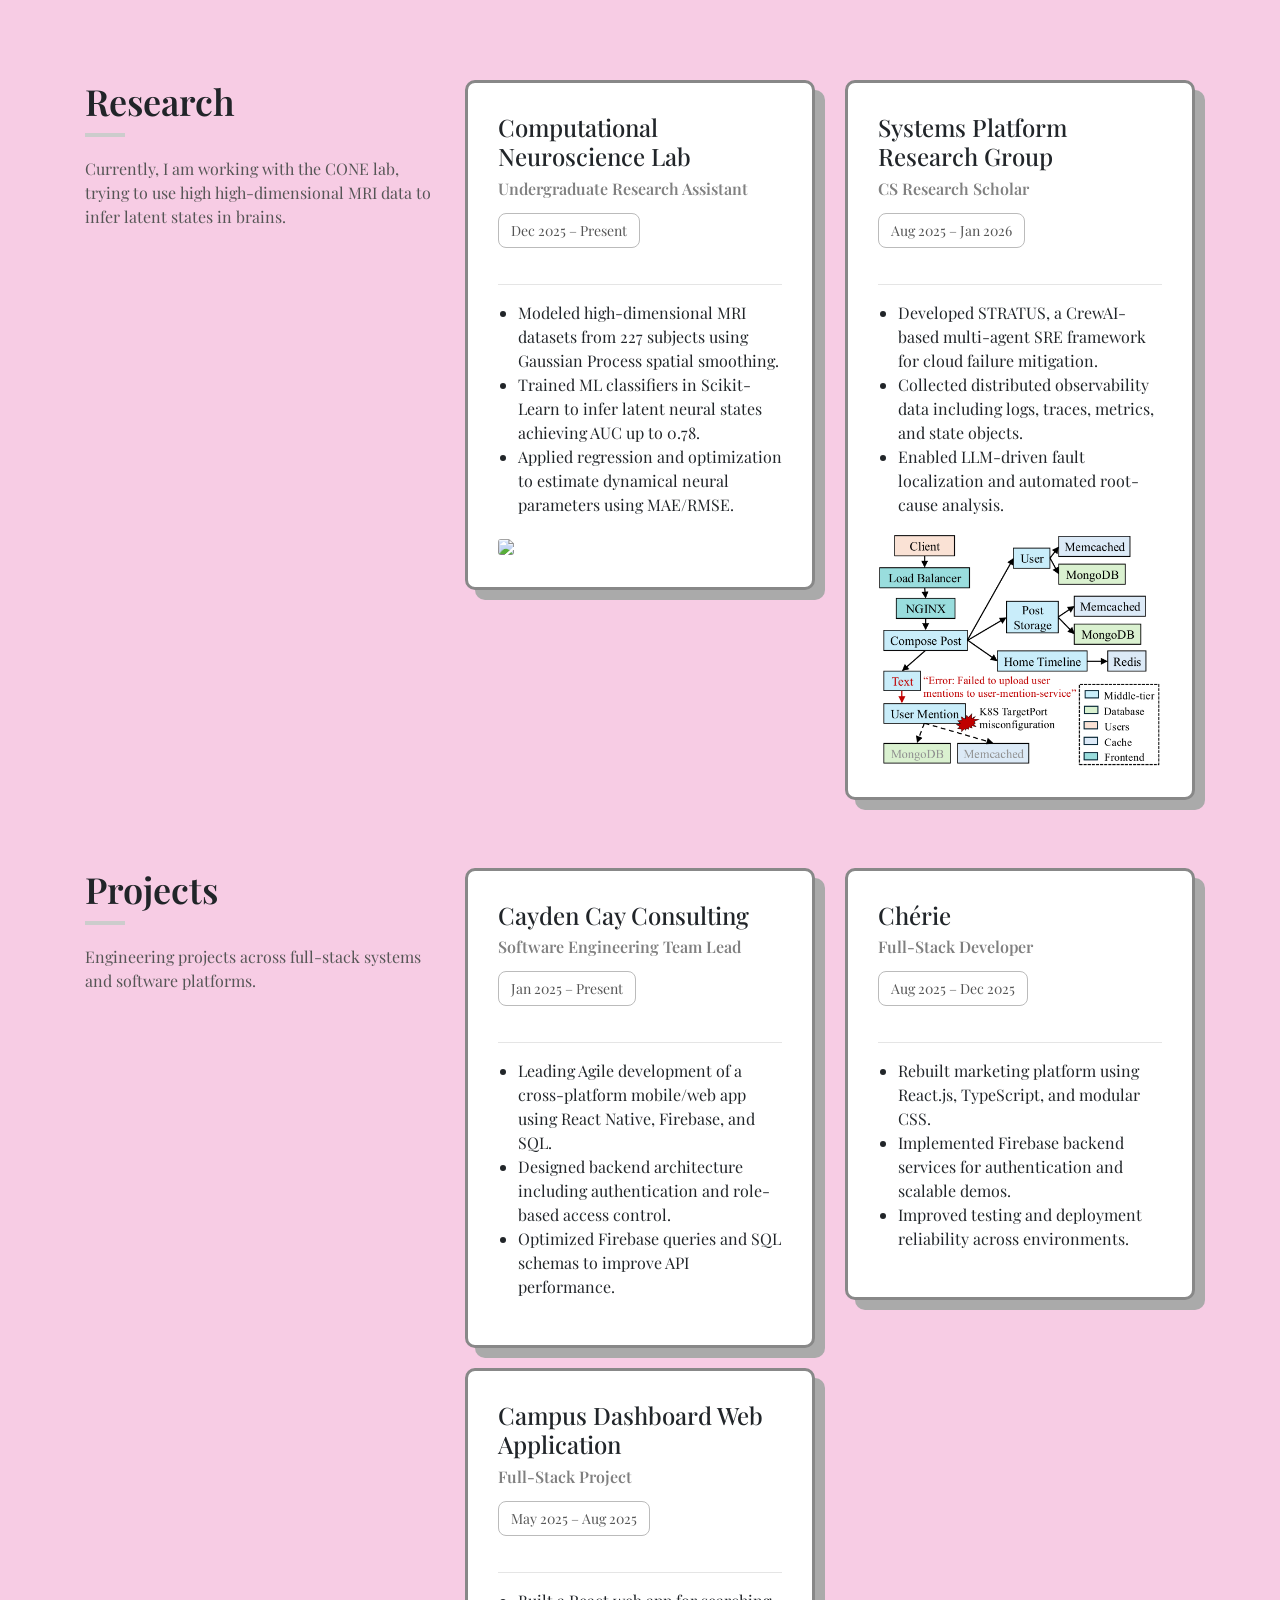
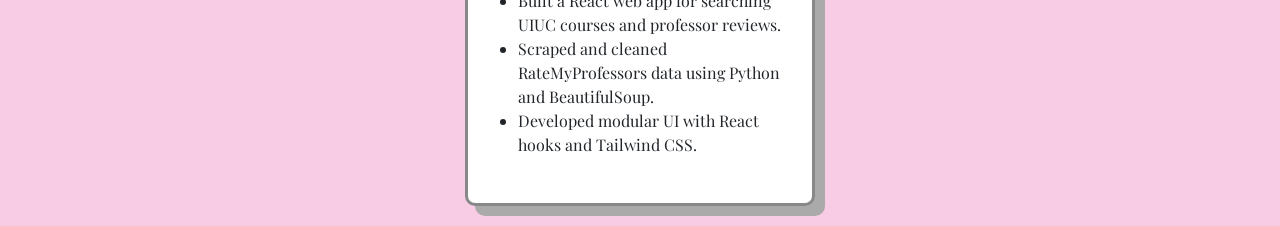
==== projects.html @ 9b62a76a "Developed frontend and projects page" ====
<!DOCTYPE html>
<html lang="en">

<head>
<meta charset="UTF-8">
<meta name="viewport" content="width=device-width, initial-scale=1, shrink-to-fit=no">

<link href="https://fonts.googleapis.com/css2?family=Playfair+Display:wght@400;600&display=swap" rel="stylesheet">

<link rel="stylesheet"
href="https://cdn.jsdelivr.net/npm/bootstrap@4.4.1/dist/css/bootstrap.min.css">

<link rel="stylesheet" href="style.css">

<title>Research and Projects</title>
</head>

<body>

<div class="container experience-section">

<!-- ================= RESEARCH SECTION ================= -->

<div class="row mb-5">

<div class="col-md-4">

<h2 class="section-title">Research</h2>
<div class="title-underline"></div>

<p class="section-description">
Currently, I am working with the CONE lab, trying to use high high-dimensional MRI data to infer latent states in brains.
</p>

</div>

<div class="col-md-8">

<div class="row">

<!-- Research Card 1 -->
<div class="col-md-6">

<div class="experience-card highlight-card">

<h4>Computational Neuroscience Lab</h4>
<h6 class="company">Undergraduate Research Assistant</h6>

<span class="date-badge">Dec 2025 – Present</span>

<hr>

<ul>
<li>Modeled high-dimensional MRI datasets from 227 subjects using Gaussian Process spatial smoothing.</li>

<li>Trained ML classifiers in Scikit-Learn to infer latent neural states achieving AUC up to 0.78.</li>

<li>Applied regression and optimization to estimate dynamical neural parameters using MAE/RMSE.</li>
</ul>
<img src="dynamics_fig.png" class = "card-img">
</div>

</div>

<!-- Research Card 2 -->
<div class="col-md-6">

<div class="experience-card highlight-card">

<h4>Systems Platform Research Group</h4>
<h6 class="company">CS Research Scholar</h6>

<span class="date-badge">Aug 2025 – Jan 2026</span>

<hr>

<ul>

<li>Developed STRATUS, a CrewAI-based multi-agent SRE framework for cloud failure mitigation.</li>

<li>Collected distributed observability data including logs, traces, metrics, and state objects.</li>

<li>Enabled LLM-driven fault localization and automated root-cause analysis.</li>

</ul>
<img src = "6-5.png.webp" class = "card-img"/>
</div>

</div>

</div>

</div>

</div>


<!-- ================= PROJECTS SECTION ================= -->

<div class="row">

<div class="col-md-4">

<h2 class="section-title">Projects</h2>
<div class="title-underline"></div>

<p class="section-description">
Engineering projects across full-stack systems and software platforms.
</p>

</div>

<div class="col-md-8">

<div class="row">

<!-- Project 1 -->
<div class="col-md-6">

<div class="experience-card highlight-card">

<h4>Cayden Cay Consulting</h4>
<h6 class="company">Software Engineering Team Lead</h6>

<span class="date-badge">Jan 2025 – Present</span>

<hr>

<ul>

<li>Leading Agile development of a cross-platform mobile/web app using React Native, Firebase, and SQL.</li>

<li>Designed backend architecture including authentication and role-based access control.</li>

<li>Optimized Firebase queries and SQL schemas to improve API performance.</li>

</ul>

</div>

</div>

<!-- Project 2 -->
<div class="col-md-6">

<div class="experience-card highlight-card">

<h4>Chérie</h4>
<h6 class="company">Full-Stack Developer</h6>

<span class="date-badge">Aug 2025 – Dec 2025</span>

<hr>

<ul>

<li>Rebuilt marketing platform using React.js, TypeScript, and modular CSS.</li>

<li>Implemented Firebase backend services for authentication and scalable demos.</li>

<li>Improved testing and deployment reliability across environments.</li>

</ul>

</div>

</div>

<!-- Project 3 -->
<div class="col-md-6">

<div class="experience-card highlight-card">

<h4>Campus Dashboard Web Application</h4>
<h6 class="company">Full-Stack Project</h6>

<span class="date-badge">May 2025 – Aug 2025</span>

<hr>

<ul>

<li>Built a React web app for searching UIUC courses and professor reviews.</li>

<li>Scraped and cleaned RateMyProfessors data using Python and BeautifulSoup.</li>

<li>Developed modular UI with React hooks and Tailwind CSS.</li>

</ul>

</div>

</div>

</div>

</div>

</div>

</div>

</body>
</html>
---- style.css ----
.circle_image {
  width: 500px;
  height: 500px;
  border-radius: 100%;
  object-fit: cover;
}
.experience-section {
  margin-top: 80px;
}

/* left title section */

.section-title {
  font-size: 36px;
  font-weight: 600;
}

.title-underline {
  width: 40px;
  height: 4px;
  background-color: #ccc;
  margin: 10px 0 20px 0;
}

.section-description {
  color: #555;
}

/* cards */
.card-image{
  width: 100%;
  height: auto;
  border-radius: 8px;
  margin-top: 15px;
  border: 1px solid #ddd;
}
.experience-card {
  background: white;
  border: 2px solid #ddd;
  padding: 30px;
  border-radius: 10px;
  margin-bottom: 20px;
  box-shadow: 0px 5px 15px rgba(0,0,0,0.05);
}

.highlight-card {
  border: 3px solid #888;
  box-shadow: 10px 10px 0px #aaa;
}

.company {
  color: gray;
  font-weight: 600;
  margin-bottom: 15px;
}

.date-badge {
  display: inline-block;
  border: 1px solid #bbb;
  padding: 6px 12px;
  border-radius: 8px;
  font-size: 14px;
  color: #555;
  margin-bottom: 20px;
}

ul {
  padding-left: 20px;
}
.portfolio-button {
  display: block;
  border: 2px solid black;
  padding: 20px;
  text-align: center;
  font-weight: bold;
  color: black;
  text-decoration: none;
  transition: 0.3s;
}
.jumbotron h1{
  font-size: 64px;
}
.portfolio-button:hover {
  background-color: black;
  color: white;
  text-decoration: none;
}

body {
  background-color: #f7cce4;
  font-family: 'Playfair Display', serif;
  
}
h1 {
  font-weight: 600;
  margin-top: 10px;
}

.lead {
  color: #444;
}
.jumbotron {
  padding-top: 60px;
  padding-bottom: 40px;
  border-radius: 25px;
  width: 70%;
  margin: 60px auto;
  box-shadow: 0px 8px 20px rgba(0,0,0,0.1);
  padding-top: 60px;
  padding-bottom: 40px;
  background-color: #D2FFC4;
}
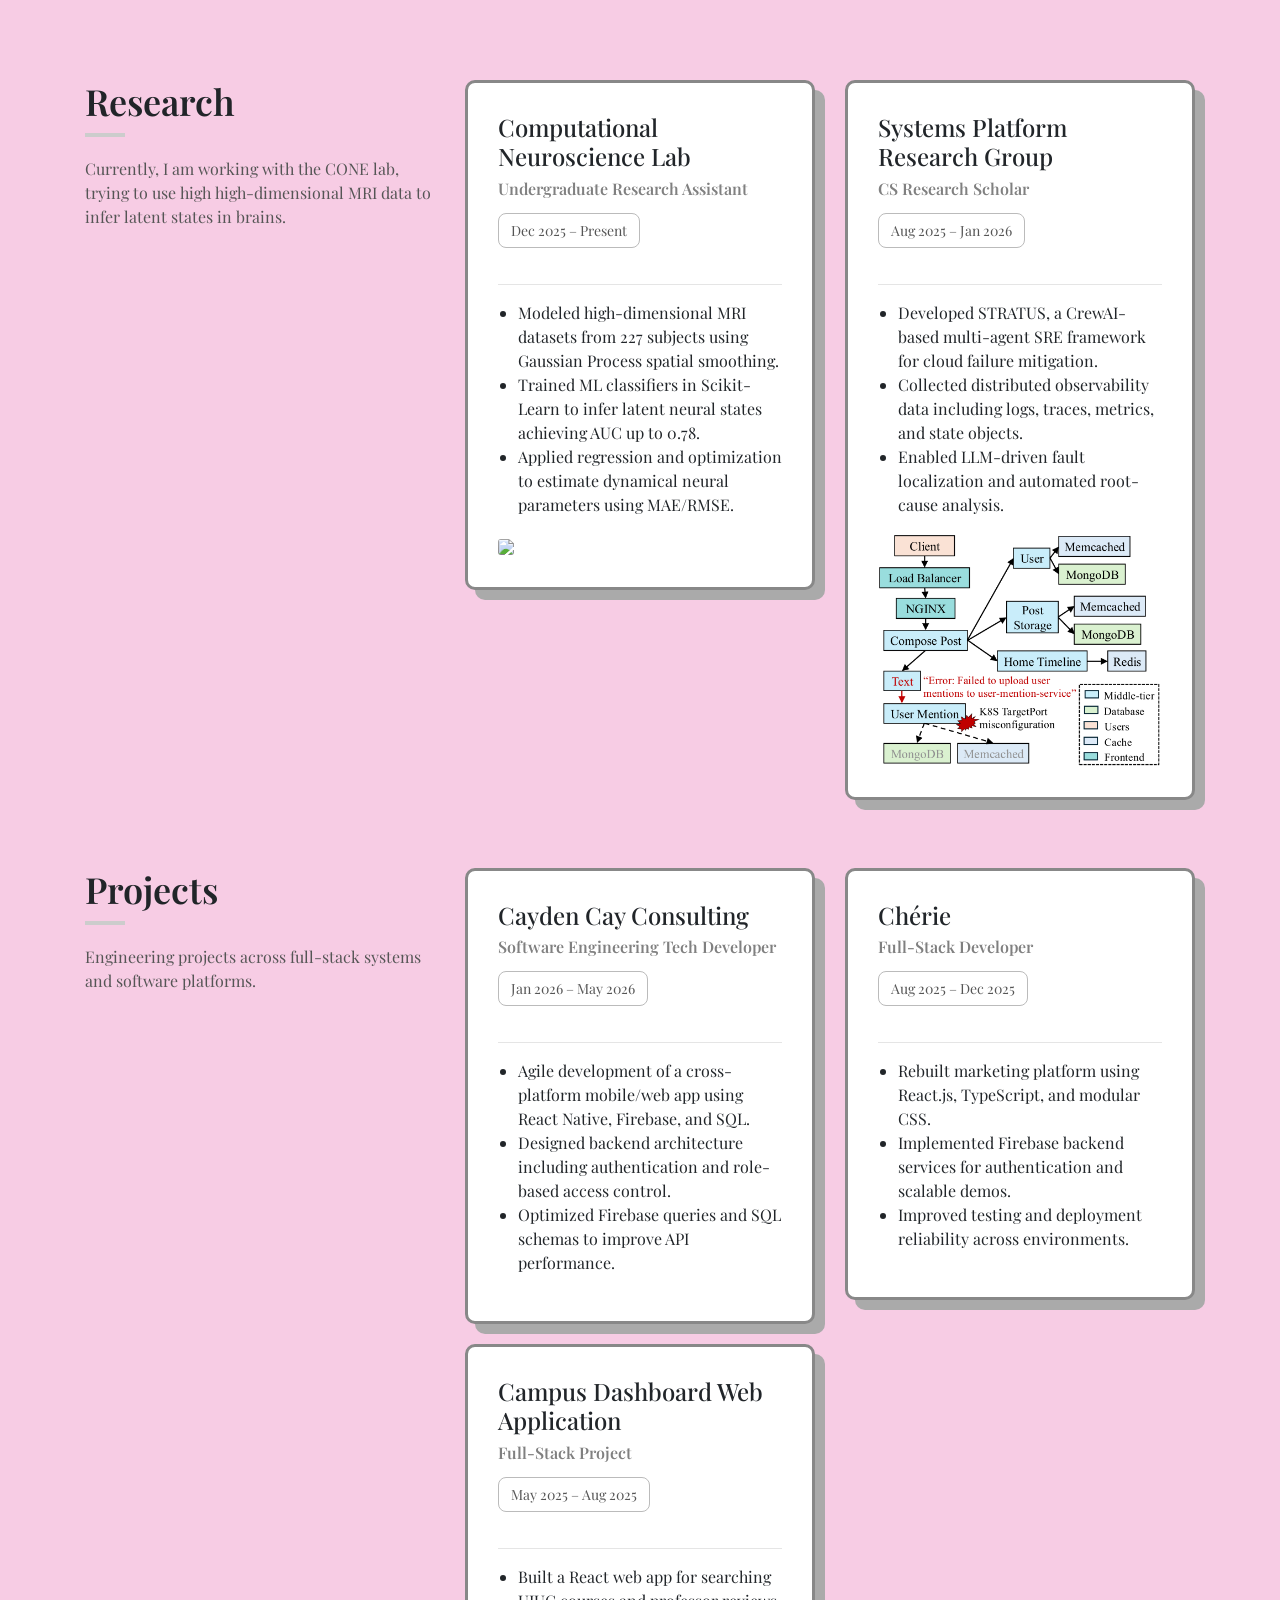
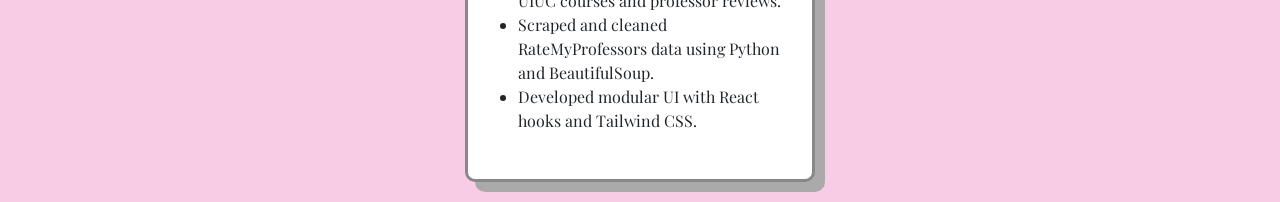
==== commit 9285984c: "Updated proejcts." ====
--- a/projects.html
+++ b/projects.html
@@ -120,15 +120,15 @@
 <div class="experience-card highlight-card">
 
 <h4>Cayden Cay Consulting</h4>
-<h6 class="company">Software Engineering Team Lead</h6>
-
-<span class="date-badge">Jan 2025 – Present</span>
-
-<hr>
-
-<ul>
-
-<li>Leading Agile development of a cross-platform mobile/web app using React Native, Firebase, and SQL.</li>
+<h6 class="company">Software Engineering Tech Developer</h6>
+
+<span class="date-badge">Jan 2026 – May 2026</span>
+
+<hr>
+
+<ul>
+
+<li>Agile development of a cross-platform mobile/web app using React Native, Firebase, and SQL.</li>
 
 <li>Designed backend architecture including authentication and role-based access control.</li>
 
